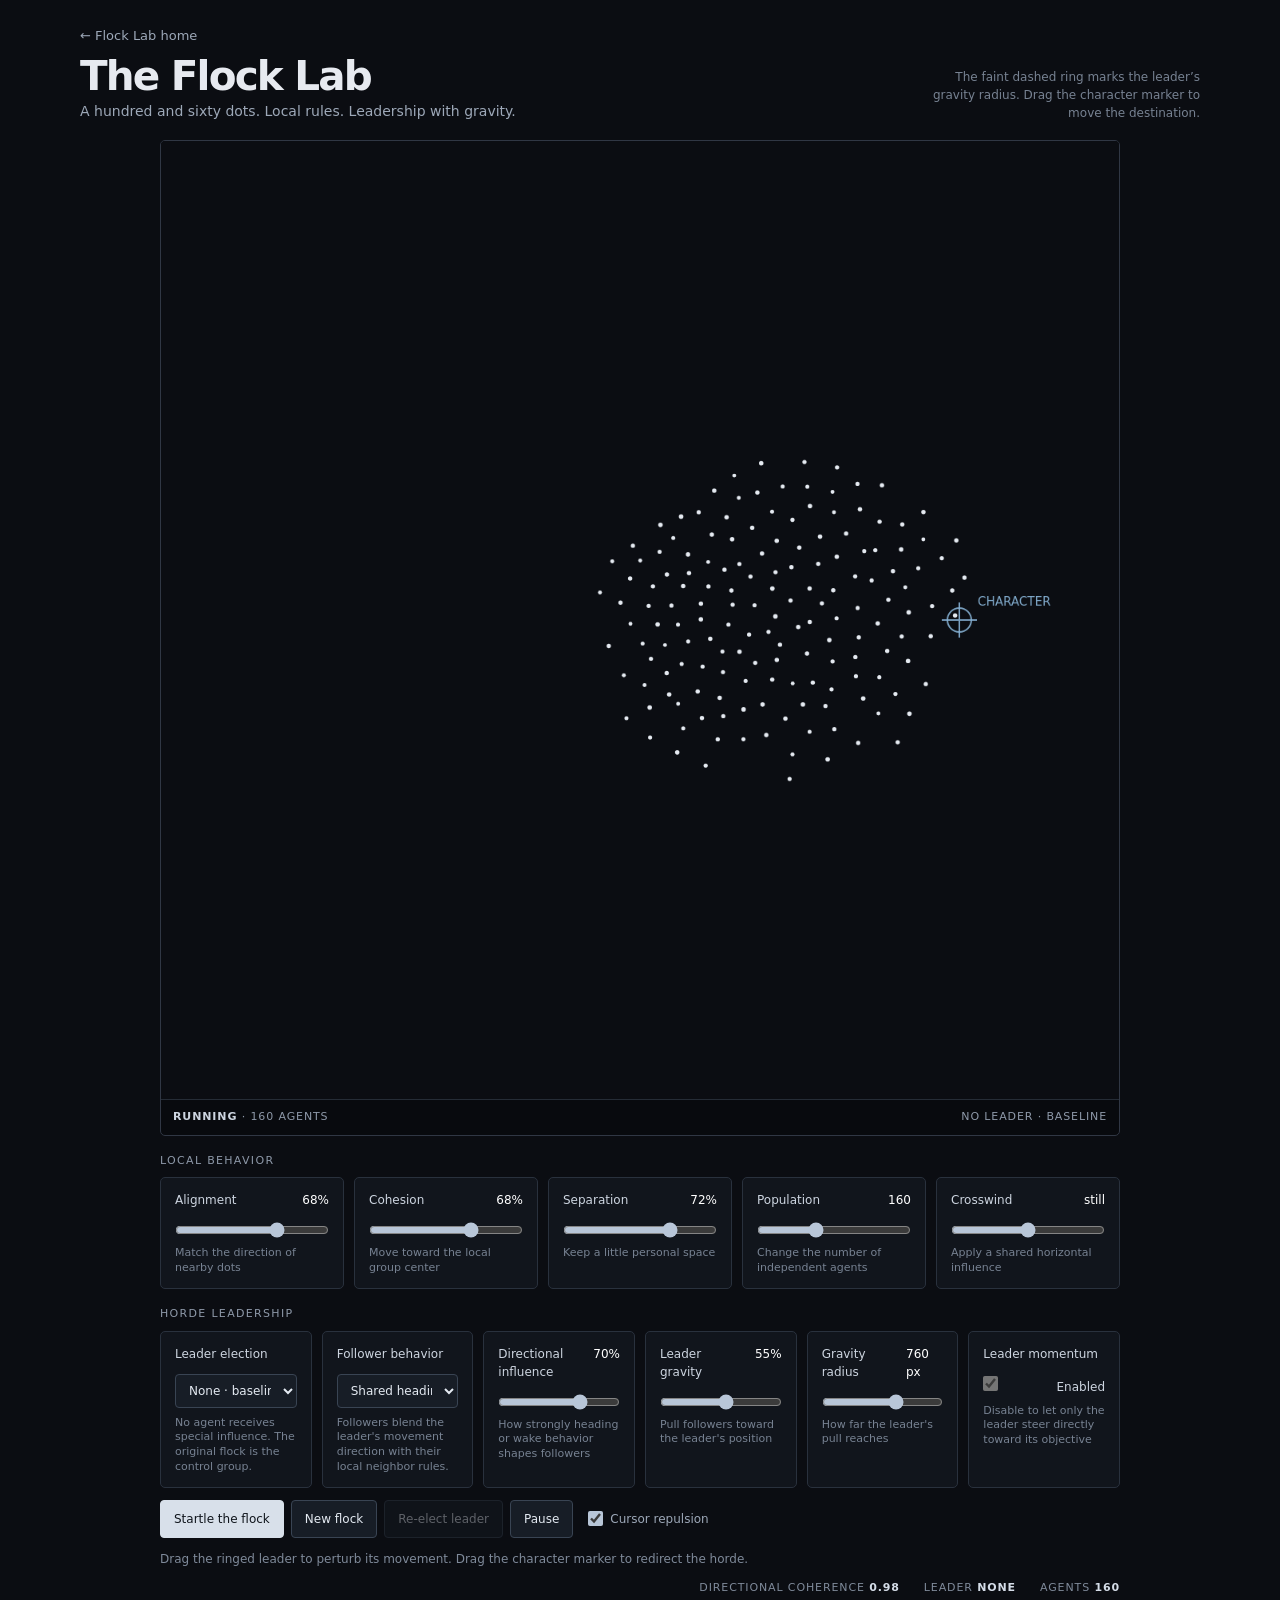
==== experiments/2d-flocking/index.html @ 4a616946 "Migrate 2D Flock Lab and establish 3D research roadmap" ====
<!doctype html>
<html lang="en">
<head>
<meta charset="utf-8">
<meta name="viewport" content="width=device-width,initial-scale=1">
<meta name="color-scheme" content="dark">
<meta name="description" content="A bare little flocking sandbox for exploring local rules, elected leaders, leader gravity, and inertial movement.">
<title>Flock Lab · 2D Flocking &amp; Leadership</title>
<style>
:root{color-scheme:dark;background:#0b0d12;color:#e7eaf0;font:15px/1.5 ui-sans-serif,system-ui,-apple-system,"Segoe UI",sans-serif}
*{box-sizing:border-box}
body{margin:0;background:#0b0d12;color:#e7eaf0}
main{width:min(1120px,calc(100% - 32px));margin:0 auto;padding:24px 0 54px}
header{display:flex;align-items:flex-end;justify-content:space-between;gap:24px;margin:0 0 18px}
.back{color:#9da8b8;text-decoration:none;font-size:13px}
.back:hover{color:#fff}
h1{font-size:clamp(1.8rem,4vw,2.7rem);line-height:1.05;letter-spacing:-.045em;margin:8px 0 4px;font-weight:650}
.sub{margin:0;color:#9da8b8;font-size:14px}
.header-note{color:#778292;font-size:12px;text-align:right;max-width:270px}
.field-wrap{width:min(100%,960px);margin:0 auto;background:#080a0e;border:1px solid #303744;border-radius:5px;overflow:hidden}
canvas{display:block;width:100%;height:auto;aspect-ratio:1/1;touch-action:none;cursor:crosshair}
.status{display:flex;justify-content:space-between;gap:12px;padding:9px 12px;border-top:1px solid #252c36;color:#8e99a9;font-size:11px;letter-spacing:.08em;text-transform:uppercase;flex-wrap:wrap}
.status strong{color:#cdd5e0;font-weight:550}
.section-label{width:min(100%,960px);margin:17px auto 8px;color:#8e99a9;font-size:11px;letter-spacing:.12em;text-transform:uppercase}
.controls{width:min(100%,960px);margin:0 auto;display:grid;grid-template-columns:repeat(5,minmax(0,1fr));gap:10px}
.lead-controls{grid-template-columns:repeat(6,minmax(0,1fr))}
.control{min-width:0;padding:13px 14px 12px;border:1px solid #29313d;border-radius:5px;background:#11151c}
.control label{display:flex;justify-content:space-between;gap:8px;align-items:baseline;font-size:12px;color:#cdd5e0}
output{font-variant-numeric:tabular-nums;color:#fff;font-size:12px}
input[type=range]{display:block;width:100%;margin:13px 0 8px;accent-color:#b8c6d8;cursor:pointer}
select{display:block;width:100%;margin:11px 0 8px;padding:8px 9px;border:1px solid #394453;border-radius:4px;background:#171d26;color:#e4eaf2;font:inherit;font-size:12px}
small{display:block;min-height:30px;color:#778292;font-size:11px;line-height:1.35}
.actions{width:min(100%,960px);margin:12px auto 0;display:flex;align-items:center;justify-content:space-between;gap:12px;flex-wrap:wrap}
.actions>div{display:flex;align-items:center;gap:7px;flex-wrap:wrap}
.toggle-control{display:inline-flex;align-items:center;gap:7px;margin-left:8px;color:#9da8b8;font-size:12px;white-space:nowrap;cursor:pointer}
.toggle-control input{width:15px;height:15px;margin:0;accent-color:#b8c6d8;cursor:pointer}
.control-toggle{display:flex;align-items:center;gap:8px;margin:13px 0 8px;color:#d5dde8;font-size:12px;cursor:pointer}
.control-toggle input{width:15px;height:15px;margin:0;accent-color:#b8c6d8;cursor:pointer}
button{border:1px solid #394453;background:#171d26;color:#e4eaf2;padding:9px 13px;border-radius:4px;font:inherit;font-size:12px;cursor:pointer}
button:hover{background:#242d39;border-color:#667487}
button:disabled{opacity:.38;cursor:not-allowed}
button:focus-visible,input:focus-visible,select:focus-visible,canvas:focus-visible{outline:2px solid #b8c6d8;outline-offset:3px}
button.primary{background:#d8e0ea;color:#10151c;border-color:#d8e0ea}
button.primary:hover{background:#fff}
.hint{color:#7f8a9a;font-size:12px}
.readout{width:min(100%,960px);margin:12px auto 0;display:flex;justify-content:flex-end;gap:24px;color:#7f8a9a;font-size:11px;text-transform:uppercase;letter-spacing:.08em;flex-wrap:wrap}
.readout strong{color:#d5dde8;font-weight:550;font-variant-numeric:tabular-nums}
@media(max-width:850px){.controls{grid-template-columns:repeat(3,minmax(0,1fr))}.lead-controls{grid-template-columns:repeat(3,minmax(0,1fr))}}
@media(max-width:560px){main{padding-top:16px}.header-note{display:none}.controls,.lead-controls{grid-template-columns:repeat(2,minmax(0,1fr))}.control{padding:11px}.status{font-size:9px}.readout{justify-content:space-between;gap:8px}}
</style>
</head>
<body>
<main>
<header>
  <div>
    <a class="back" href="/">← Flock Lab home</a>
    <h1>The Flock Lab</h1>
    <p class="sub">A hundred and sixty dots. Local rules. Leadership with gravity.</p>
  </div>
  <div class="header-note">The faint dashed ring marks the leader’s gravity radius. Drag the character marker to move the destination.</div>
</header>
<section class="field-wrap" aria-label="Flocking simulation">
  <canvas id="field" width="1200" height="1200" tabindex="0" aria-label="A square field containing autonomous dots moving according to local flocking rules. A marked character position can be dragged to change the horde's destination."></canvas>
  <div class="status"><span id="state"><strong>RUNNING</strong> · 160 AGENTS</span><span id="leader-status">NO LEADER · BASELINE</span></div>
</section>
<div class="section-label">Local behavior</div>
<section class="controls" aria-label="Flocking rule controls">
  <div class="control">
    <label for="alignment"><span>Alignment</span><output id="alignment-out">68%</output></label>
    <input id="alignment" type="range" min="0" max="100" value="68">
    <small>Match the direction of nearby dots</small>
  </div>
  <div class="control">
    <label for="cohesion"><span>Cohesion</span><output id="cohesion-out">68%</output></label>
    <input id="cohesion" type="range" min="0" max="100" value="68">
    <small>Move toward the local group center</small>
  </div>
  <div class="control">
    <label for="separation"><span>Separation</span><output id="separation-out">72%</output></label>
    <input id="separation" type="range" min="0" max="100" value="72">
    <small>Keep a little personal space</small>
  </div>
  <div class="control">
    <label for="population"><span>Population</span><output id="population-out">160</output></label>
    <input id="population" type="range" min="20" max="400" step="10" value="160">
    <small>Change the number of independent agents</small>
  </div>
  <div class="control">
    <label for="wind"><span>Crosswind</span><output id="wind-out">still</output></label>
    <input id="wind" type="range" min="-100" max="100" value="0">
    <small>Apply a shared horizontal influence</small>
  </div>
</section>
<div class="section-label">Horde leadership</div>
<section class="controls lead-controls" aria-label="Leader behavior controls">
  <div class="control">
    <label for="leader-mode"><span>Leader election</span></label>
    <select id="leader-mode">
      <option value="none">None · baseline</option>
      <option value="random">Random agent</option>
      <option value="vanguard">Vanguard · nearest to character</option>
      <option value="director">Director · weighted selection</option>
    </select>
    <small id="leader-explanation">No agent receives special influence. The original flock is the control group.</small>
  </div>
  <div class="control">
    <label for="follow-style"><span>Follower behavior</span></label>
    <select id="follow-style">
      <option value="heading">Shared heading</option>
      <option value="wake">Follow the leader's wake</option>
    </select>
    <small id="follow-explanation">Followers blend the leader's movement direction with their local neighbor rules.</small>
  </div>
  <div class="control">
    <label for="leader-influence"><span>Directional influence</span><output id="leader-influence-out">70%</output></label>
    <input id="leader-influence" type="range" min="0" max="100" value="70">
    <small>How strongly heading or wake behavior shapes followers</small>
  </div>
  <div class="control">
    <label for="leader-gravity"><span>Leader gravity</span><output id="leader-gravity-out">55%</output></label>
    <input id="leader-gravity" type="range" min="0" max="100" value="55">
    <small>Pull followers toward the leader's position</small>
  </div>
  <div class="control">
    <label for="gravity-radius"><span>Gravity radius</span><output id="gravity-radius-out">760 px</output></label>
    <input id="gravity-radius" type="range" min="150" max="1100" step="25" value="760">
    <small>How far the leader's pull reaches</small>
  </div>
  <div class="control">
    <label for="leader-momentum"><span>Leader momentum</span></label>
    <label class="control-toggle" for="leader-momentum"><input id="leader-momentum" type="checkbox" checked><span>Enabled</span></label>
    <small>Disable to let only the leader steer directly toward its objective</small>
  </div>
</section>
<div class="actions">
  <div>
    <button id="scatter" class="primary" type="button">Startle the flock</button>
    <button id="new" type="button">New flock</button>
    <button id="reelect" type="button" disabled>Re-elect leader</button>
    <button id="pause" type="button" aria-pressed="false">Pause</button>
    <label class="toggle-control" for="cursor-repulsion"><input id="cursor-repulsion" type="checkbox" checked><span>Cursor repulsion</span></label>
  </div>
  <span class="hint">Drag the ringed leader to perturb its movement. Drag the character marker to redirect the horde.</span>
</div>
<div class="readout">
  <span>Directional coherence <strong id="coherence">0.00</strong></span>
  <span>Leader <strong id="leader-number">none</strong></span>
  <span>Agents <strong id="count">160</strong></span>
</div>
</main>
<script>
(()=>{
"use strict";
const canvas=document.getElementById("field"),ctx=canvas.getContext("2d");
if(!ctx)return;
const W=1200,H=1200,TAU=Math.PI*2,NEIGHBOR_RADIUS_SQ=15000,PERSONAL_RADIUS_SQ=1400;
const $=id=>document.getElementById(id);
const values={alignment:68,cohesion:68,separation:72,population:160,wind:0,leaderMode:"none",followStyle:"heading",leaderInfluence:70,leaderGravity:55,gravityRadius:760,cursorRepulsion:true,leaderMomentum:true};
let seed=119053,birds=[],last=0,time=0,frame=0,running=true,leaderId=null,electionClock=0;
const player={x:1000,y:600};
const pointer={x:0,y:0,active:false};
let draggingPlayer=false,draggingLeader=false;
function rnd(){seed=(1664525*seed+1013904223)>>>0;return seed/4294967296;}
function mix(a,b,t){return a+(b-a)*t;}
function clamp(v,a,b){return Math.max(a,Math.min(b,v));}
function makeBird(i){
 const a=rnd()*TAU,r=Math.sqrt(rnd());
 const x=mix(430,770,rnd())+Math.cos(a)*155*r;
 const y=mix(480,720,rnd())+Math.sin(a)*83*r;
 const vx=2.4+(rnd()-.5)*1.8;
 const vy=(rnd()-.5)*2;
 return {
  x,y,vx,vy,
  cruiseSpeed:clamp(Math.hypot(vx,vy),1.55,3.9),
  startleX:0,startleY:0,
  phase:rnd()*TAU,
  size:.8+rnd()*.5,
  id:i
 };
}
function modeName(){
 return values.leaderMode==="random"?"RANDOM":values.leaderMode==="vanguard"?"VANGUARD":values.leaderMode==="director"?"DIRECTOR":"BASELINE";
}
function updateStatus(){
 const leader=birds.find(b=>b.id===leaderId);
 $("state").innerHTML="<strong>"+(running?"RUNNING":"PAUSED")+"</strong> · "+birds.length+" AGENTS";
 $("leader-status").textContent=leader?("LEADER #"+(leader.id+1)+" · "+modeName()+(values.leaderMomentum?"":" · DIRECT")):"NO LEADER · BASELINE";
 $("leader-number").textContent=leader?("#"+(leader.id+1)):"none";
 $("reelect").disabled=values.leaderMode==="none"||birds.length===0;
 $("leader-momentum").disabled=!leader;
}
function directorScore(candidate){
 const dx=player.x-candidate.x,dy=player.y-candidate.y,distance=Math.hypot(dx,dy);
 const speed=Math.hypot(candidate.vx,candidate.vy);
 const toward=distance>0&&speed>0?clamp(((candidate.vx/speed)*(dx/distance)+(candidate.vy/speed)*(dy/distance)+1)*.5,0,1):0;
 let neighbors=0;
 for(const other of birds){
  if(other.id===candidate.id)continue;
  const x=other.x-candidate.x,y=other.y-candidate.y;
  if(x*x+y*y<NEIGHBOR_RADIUS_SQ)neighbors++;
 }
 const support=clamp(neighbors/10,0,1);
 const proximity=1-clamp(distance/Math.hypot(W,H),0,1);
 return proximity*.5+toward*.35+support*.15;
}
function electLeader(force){
 if(values.leaderMode==="none"||!birds.length){leaderId=null;updateStatus();return;}
 const current=birds.find(b=>b.id===leaderId)||null;
 if(values.leaderMode==="random"){
  if(!current||force){
   let candidate=birds[Math.floor(rnd()*birds.length)];
   if(birds.length>1&&candidate.id===leaderId)candidate=birds[(candidate.id+1+Math.floor(rnd()*(birds.length-1)))%birds.length];
   leaderId=candidate.id;
  }
 }else if(values.leaderMode==="vanguard"){
  let best=birds[0],bestDistance=Infinity;
  for(const b of birds){
   const d=(b.x-player.x)*(b.x-player.x)+(b.y-player.y)*(b.y-player.y);
   if(d<bestDistance){bestDistance=d;best=b;}
  }
  const currentDistance=current?(current.x-player.x)*(current.x-player.x)+(current.y-player.y)*(current.y-player.y):Infinity;
  if(force||!current||Math.sqrt(currentDistance)-Math.sqrt(bestDistance)>55)leaderId=best.id;
 }else if(values.leaderMode==="director"){
  let best=birds[0],bestScore=-Infinity;
  for(const b of birds){const score=directorScore(b);if(score>bestScore){bestScore=score;best=b;}}
  const currentScore=current?directorScore(current):-Infinity;
  if(force||!current||bestScore>currentScore+.045)leaderId=best.id;
 }
 updateStatus();
}
function initialize(){
 birds=Array.from({length:values.population},(_,i)=>makeBird(i));
 leaderId=null;electionClock=0;
 if(values.leaderMode!=="none")electLeader(true);
 $("count").textContent=String(birds.length);
 updateStatus();
}
function report(){
 for(const name of ["alignment","cohesion","separation"]){$(name+"-out").textContent=values[name]+"%";}
 $("population-out").textContent=String(values.population);
 $("wind-out").textContent=values.wind===0?"still":Math.abs(values.wind)+"% "+(values.wind>0?"east":"west");
 $("leader-influence-out").textContent=values.leaderInfluence+"%";
 $("leader-gravity-out").textContent=values.leaderGravity+"%";
 $("gravity-radius-out").textContent=values.gravityRadius+" px";
 $("leader-explanation").textContent=values.leaderMode==="none"?"No agent receives special influence. The original flock is the control group.":values.leaderMode==="random"?"One randomly chosen agent becomes the directional anchor. Re-elect to choose another.":values.leaderMode==="vanguard"?"The agent nearest the character is the vanguard. It changes only when another gets meaningfully closer.":"The Director weighs proximity, heading toward the character, and nearby group support.";
 $("follow-explanation").textContent=values.followStyle==="heading"?"Followers blend the leader's movement direction with their local neighbor rules.":"Followers are gently drawn toward a broad, offset wake behind the leader, retaining their lateral spacing.";
}
for(const name of ["alignment","cohesion","separation","wind"]){
 $(name).addEventListener("input",e=>{values[name]=Number(e.target.value);report();});
}
$("population").addEventListener("input",e=>{$("population-out").textContent=e.target.value;});
$("population").addEventListener("change",e=>{values.population=Number(e.target.value);initialize();readAgreement();});
$("leader-mode").addEventListener("change",e=>{
 values.leaderMode=e.target.value;electionClock=0;electLeader(true);report();
});
$("follow-style").addEventListener("change",e=>{values.followStyle=e.target.value;report();});
$("leader-influence").addEventListener("input",e=>{values.leaderInfluence=Number(e.target.value);report();});
$("leader-gravity").addEventListener("input",e=>{values.leaderGravity=Number(e.target.value);report();});
$("gravity-radius").addEventListener("input",e=>{values.gravityRadius=Number(e.target.value);report();});
$("cursor-repulsion").addEventListener("change",e=>{values.cursorRepulsion=e.target.checked;});
$("leader-momentum").addEventListener("change",e=>{values.leaderMomentum=e.target.checked;updateStatus();});
report();
initialize();
function scatter(){
 let cx=0,cy=0;
 for(const b of birds){cx+=b.x;cy+=b.y;}
 cx/=birds.length;cy/=birds.length;
 for(const b of birds){
  const a=Math.atan2(b.y-cy,b.x-cx)+(rnd()-.5)*.85;
  const force=3.2+rnd()*2.4;
  if(b.id===leaderId&&!values.leaderMomentum){
   b.startleX+=Math.cos(a)*force;b.startleY+=Math.sin(a)*force;
  }else{
   b.vx+=Math.cos(a)*force;b.vy+=Math.sin(a)*force;
  }
 }
}
$("scatter").addEventListener("click",scatter);
$("new").addEventListener("click",()=>{seed=(seed+7919)>>>0;initialize();readAgreement();});
$("reelect").addEventListener("click",()=>{electLeader(true);});
$("pause").addEventListener("click",()=>{
 running=!running;
 $("pause").textContent=running?"Pause":"Resume";
 $("pause").setAttribute("aria-pressed",String(!running));
 updateStatus();
});
function canvasPoint(e){
 const r=canvas.getBoundingClientRect();
 return {x:(e.clientX-r.left)*W/r.width,y:(e.clientY-r.top)*H/r.height};
}
function pointerMove(e){
 const p=canvasPoint(e);
 if(draggingPlayer){player.x=clamp(p.x,35,W-35);player.y=clamp(p.y,35,H-35);pointer.active=false;return;}
 if(draggingLeader){
  const leader=birds.find(b=>b.id===leaderId);
  if(leader){leader.x=clamp(p.x,35,W-35);leader.y=clamp(p.y,35,H-35);}
  pointer.active=false;return;
 }
 pointer.x=p.x;pointer.y=p.y;
 pointer.active=Math.hypot(p.x-player.x,p.y-player.y)>27;
}
canvas.addEventListener("pointermove",pointerMove);
canvas.addEventListener("pointerdown",e=>{
 const p=canvasPoint(e);
 const leader=birds.find(b=>b.id===leaderId);
 if(Math.hypot(p.x-player.x,p.y-player.y)<36){draggingPlayer=true;}
 else if(leader&&Math.hypot(p.x-leader.x,p.y-leader.y)<30){draggingLeader=true;}
 pointerMove(e);
 try{canvas.setPointerCapture(e.pointerId);}catch(_){}
});
function pointerUp(){
 const movedPlayer=draggingPlayer;
 draggingPlayer=false;draggingLeader=false;pointer.active=false;
 if(movedPlayer&&values.leaderMode!=="none")electLeader(false);
}
canvas.addEventListener("pointerup",pointerUp);
canvas.addEventListener("pointercancel",pointerUp);
canvas.addEventListener("pointerleave",()=>{if(!draggingPlayer&&!draggingLeader)pointer.active=false;});
function updateElection(dt){
 if(values.leaderMode==="none"||values.leaderMode==="random")return;
 electionClock+=dt*16.667;
 if(electionClock>=450){electionClock=0;electLeader(false);}
}
function applyLeaderBehavior(b,leader){
 if(!leader)return {x:0,y:0};
 const strength=values.leaderInfluence/100;
 if(b.id===leader.id){
  const dx=player.x-b.x,dy=player.y-b.y,d=Math.hypot(dx,dy);
  if(d<2)return {x:0,y:0};
  const desiredSpeed=3.65;
  return {x:(dx/d*desiredSpeed-b.vx)*.055,y:(dy/d*desiredSpeed-b.vy)*.055};
 }
 if(strength<=0)return {x:0,y:0};
 const leaderDistance=Math.hypot(leader.x-b.x,leader.y-b.y);
 const rangeWeight=clamp(1-leaderDistance/900,0,1)*strength;
 if(values.followStyle==="heading"){
  return {x:(leader.vx-b.vx)*.055*rangeWeight,y:(leader.vy-b.vy)*.055*rangeWeight};
 }
 const speed=Math.hypot(leader.vx,leader.vy);
 if(speed<.001)return {x:0,y:0};
 const dirX=leader.vx/speed,dirY=leader.vy/speed;
 const perpX=-dirY,perpY=dirX;
 const relX=b.x-leader.x,relY=b.y-leader.y;
 const lateral=clamp(relX*perpX+relY*perpY,-220,220);
 const longitudinal=relX*dirX+relY*dirY;
 const desiredLongitudinal=clamp(longitudinal,-390,-95);
 const desiredLateral=lateral*.78;
 const targetX=leader.x+dirX*desiredLongitudinal+perpX*desiredLateral;
 const targetY=leader.y+dirY*desiredLongitudinal+perpY*desiredLateral;
 return {x:(targetX-b.x)*.00062*rangeWeight,y:(targetY-b.y)*.00062*rangeWeight};
}
function leaderGravityFor(b,leader){
 if(!leader||b.id===leader.id||values.leaderGravity<=0)return {x:0,y:0};
 const dx=leader.x-b.x,dy=leader.y-b.y;
 const distance=Math.hypot(dx,dy),radius=values.gravityRadius;
 if(distance<=1||distance>=radius)return {x:0,y:0};
 const t=distance/radius;
 const smoothFalloff=1-(t*t*(3-2*t));
 const centerSoftening=clamp(distance/70,0,1);
 const magnitude=(values.leaderGravity/100)*.42*smoothFalloff*centerSoftening;
 return {x:dx/distance*magnitude,y:dy/distance*magnitude};
}
function simulation(dt){
 updateElection(dt);
 const leader=birds.find(b=>b.id===leaderId)||null;
 const nextVelocity=new Array(birds.length);
 const alignment=values.alignment/100,cohesion=values.cohesion/100;
 const space=values.separation/100,wind=values.wind/100;
 for(let i=0;i<birds.length;i++){
  const b=birds[i],isDirectLeader=!!leader&&b.id===leader.id&&!values.leaderMomentum;
  let avx=0,avy=0,cx=0,cy=0,avoidX=0,avoidY=0,neighbors=0;
  for(let j=0;j<birds.length;j++){
   if(i===j)continue;
   const o=birds[j],dx=o.x-b.x,dy=o.y-b.y,d2=dx*dx+dy*dy;
   if(d2<NEIGHBOR_RADIUS_SQ){
    avx+=o.vx;avy+=o.vy;cx+=o.x;cy+=o.y;neighbors++;
    if(d2<PERSONAL_RADIUS_SQ&&d2>1){
     const force=(PERSONAL_RADIUS_SQ-d2)/PERSONAL_RADIUS_SQ;
     avoidX-=dx*force/Math.sqrt(d2);avoidY-=dy*force/Math.sqrt(d2);
    }
   }
  }
  let ax=0,ay=0,intentX=0,intentY=0;
  if(neighbors){
   avx/=neighbors;avy/=neighbors;cx/=neighbors;cy/=neighbors;
   ax+=(avx-b.vx)*.038*alignment+(cx-b.x)*.0015*cohesion;
   ay+=(avy-b.vy)*.038*alignment+(cy-b.y)*.0015*cohesion;
   if(isDirectLeader){
    const averageSpeed=Math.hypot(avx,avy);
    if(averageSpeed>.001){
     intentX+=(avx/averageSpeed)*alignment;
     intentY+=(avy/averageSpeed)*alignment;
    }
    const centerX=cx-b.x,centerY=cy-b.y,centerDistance=Math.hypot(centerX,centerY);
    if(centerDistance>.001){
     intentX+=(centerX/centerDistance)*cohesion;
     intentY+=(centerY/centerDistance)*cohesion;
    }
   }
  }
  ax+=avoidX*(.045+space*.22);
  ay+=avoidY*(.045+space*.22);
  if(isDirectLeader){
   intentX+=avoidX*(.35+space*.65);
   intentY+=avoidY*(.35+space*.65);
  }
  ax+=wind*.046+.006*Math.sin(time*.001+b.phase);
  ay+=.008*Math.sin(time*.0009+b.id*.42);
  if(isDirectLeader){
   intentX+=wind*.22+.025*Math.sin(time*.001+b.phase);
   intentY+=.025*Math.sin(time*.0009+b.id*.42);
   const goalX=player.x-b.x,goalY=player.y-b.y,goalDistance=Math.hypot(goalX,goalY);
   if(goalDistance>1){intentX+=goalX/goalDistance*1.15;intentY+=goalY/goalDistance*1.15;}
   if(b.x<95)intentX+=clamp((95-b.x)/95,0,1)*1.1;
   if(b.x>1105)intentX-=clamp((b.x-1105)/95,0,1)*1.1;
   if(b.y<95)intentY+=clamp((95-b.y)/95,0,1)*1.1;
   if(b.y>1105)intentY-=clamp((b.y-1105)/95,0,1)*1.1;
   if(values.cursorRepulsion&&pointer.active){
    const dx=b.x-pointer.x,dy=b.y-pointer.y,d2=dx*dx+dy*dy;
    if(d2<23000&&d2>1){
     const f=(23000-d2)/23000*.75,len=Math.sqrt(d2);
     intentX+=dx/len*f;intentY+=dy/len*f;
    }
   }
   intentX+=b.startleX*.72;intentY+=b.startleY*.72;
   b.startleX*=.86;b.startleY*=.86;
   let desiredLength=Math.hypot(intentX,intentY);
   if(desiredLength<.0001){
    intentX=goalDistance>1?goalX/goalDistance:Math.cos(b.phase);
    intentY=goalDistance>1?goalY/goalDistance:Math.sin(b.phase);
    desiredLength=1;
   }
   const speed=b.cruiseSpeed||3;
   nextVelocity[i]=[intentX/desiredLength*speed,intentY/desiredLength*speed];
  }else{
   const leadership=applyLeaderBehavior(b,leader);
   ax+=leadership.x;ay+=leadership.y;
   const gravity=leaderGravityFor(b,leader);
   ax+=gravity.x;ay+=gravity.y;
   if(b.x<95)ax+=(95-b.x)*.004;
   if(b.x>1105)ax-=(b.x-1105)*.004;
   if(b.y<95)ay+=(95-b.y)*.004;
   if(b.y>1105)ay-=(b.y-1105)*.004;
   if(values.cursorRepulsion&&pointer.active){
    const dx=b.x-pointer.x,dy=b.y-pointer.y,d2=dx*dx+dy*dy;
    if(d2<23000&&d2>1){
     const f=(23000-d2)/23000*.75,len=Math.sqrt(d2);
     ax+=dx/len*f;ay+=dy/len*f;
    }
   }
   let vx=b.vx+ax*dt,vy=b.vy+ay*dt;
   const speed=Math.hypot(vx,vy),max=3.9,min=1.55;
   if(speed>max){vx*=max/speed;vy*=max/speed;}
   else if(speed<min){const d=min/Math.max(speed,.001);vx*=d;vy*=d;}
   b.startleX=0;b.startleY=0;
   nextVelocity[i]=[vx,vy];
  }
 }
 for(let i=0;i<birds.length;i++){
  const b=birds[i];
  b.vx=nextVelocity[i][0];b.vy=nextVelocity[i][1];
  b.x+=b.vx*dt;b.y+=b.vy*dt;
 }
}
function draw(){
 ctx.fillStyle="#0b0d12";ctx.fillRect(0,0,W,H);
 const leader=birds.find(b=>b.id===leaderId)||null;
 if(leader&&values.leaderGravity>0){
  ctx.save();
  ctx.strokeStyle="rgba(241,201,140,.16)";
  ctx.lineWidth=1.5;
  ctx.setLineDash([8,11]);
  ctx.beginPath();ctx.arc(leader.x,leader.y,values.gravityRadius,0,TAU);ctx.stroke();
  ctx.restore();
 }
 ctx.fillStyle="#e5eaf1";
 for(const b of birds){
  if(leader&&b.id===leader.id)continue;
  ctx.beginPath();ctx.arc(b.x,b.y,1.8+b.size*.8,0,TAU);ctx.fill();
 }
 if(leader){
  ctx.fillStyle="#f1c98c";ctx.beginPath();ctx.arc(leader.x,leader.y,5.5,0,TAU);ctx.fill();
  ctx.strokeStyle="rgba(241,201,140,.8)";ctx.lineWidth=2;ctx.beginPath();ctx.arc(leader.x,leader.y,13,0,TAU);ctx.stroke();
 }
 ctx.strokeStyle="rgba(135,178,213,.9)";ctx.lineWidth=2;
 ctx.beginPath();ctx.arc(player.x,player.y,15,0,TAU);ctx.stroke();
 ctx.beginPath();ctx.moveTo(player.x-22,player.y);ctx.lineTo(player.x+22,player.y);ctx.moveTo(player.x,player.y-22);ctx.lineTo(player.x,player.y+22);ctx.stroke();
 ctx.fillStyle="rgba(135,178,213,.95)";ctx.font="15px ui-sans-serif,system-ui,sans-serif";
 ctx.fillText("CHARACTER",player.x+23,player.y-18);
}
function readAgreement(){
 if(!birds.length)return;
 let sx=0,sy=0;
 for(const b of birds){
  const speed=Math.hypot(b.vx,b.vy);
  sx+=b.vx/speed;sy+=b.vy/speed;
 }
 $("coherence").textContent=(Math.hypot(sx,sy)/birds.length).toFixed(2);
}
function animate(now){
 const dt=Math.min(1.5,Math.max(.1,(now-(last||now))/16.667));
 last=now;
 if(running){
  time+=dt*16.667;simulation(dt);
  if(frame++%20===0)readAgreement();
 }
 draw();
 requestAnimationFrame(animate);
}
document.addEventListener("visibilitychange",()=>{last=0;});
if(window.matchMedia&&window.matchMedia("(prefers-reduced-motion: reduce)").matches){
 running=false;$("pause").textContent="Resume";$("pause").setAttribute("aria-pressed","true");
}
updateStatus();readAgreement();requestAnimationFrame(animate);
})();
</script>
</body>
</html>
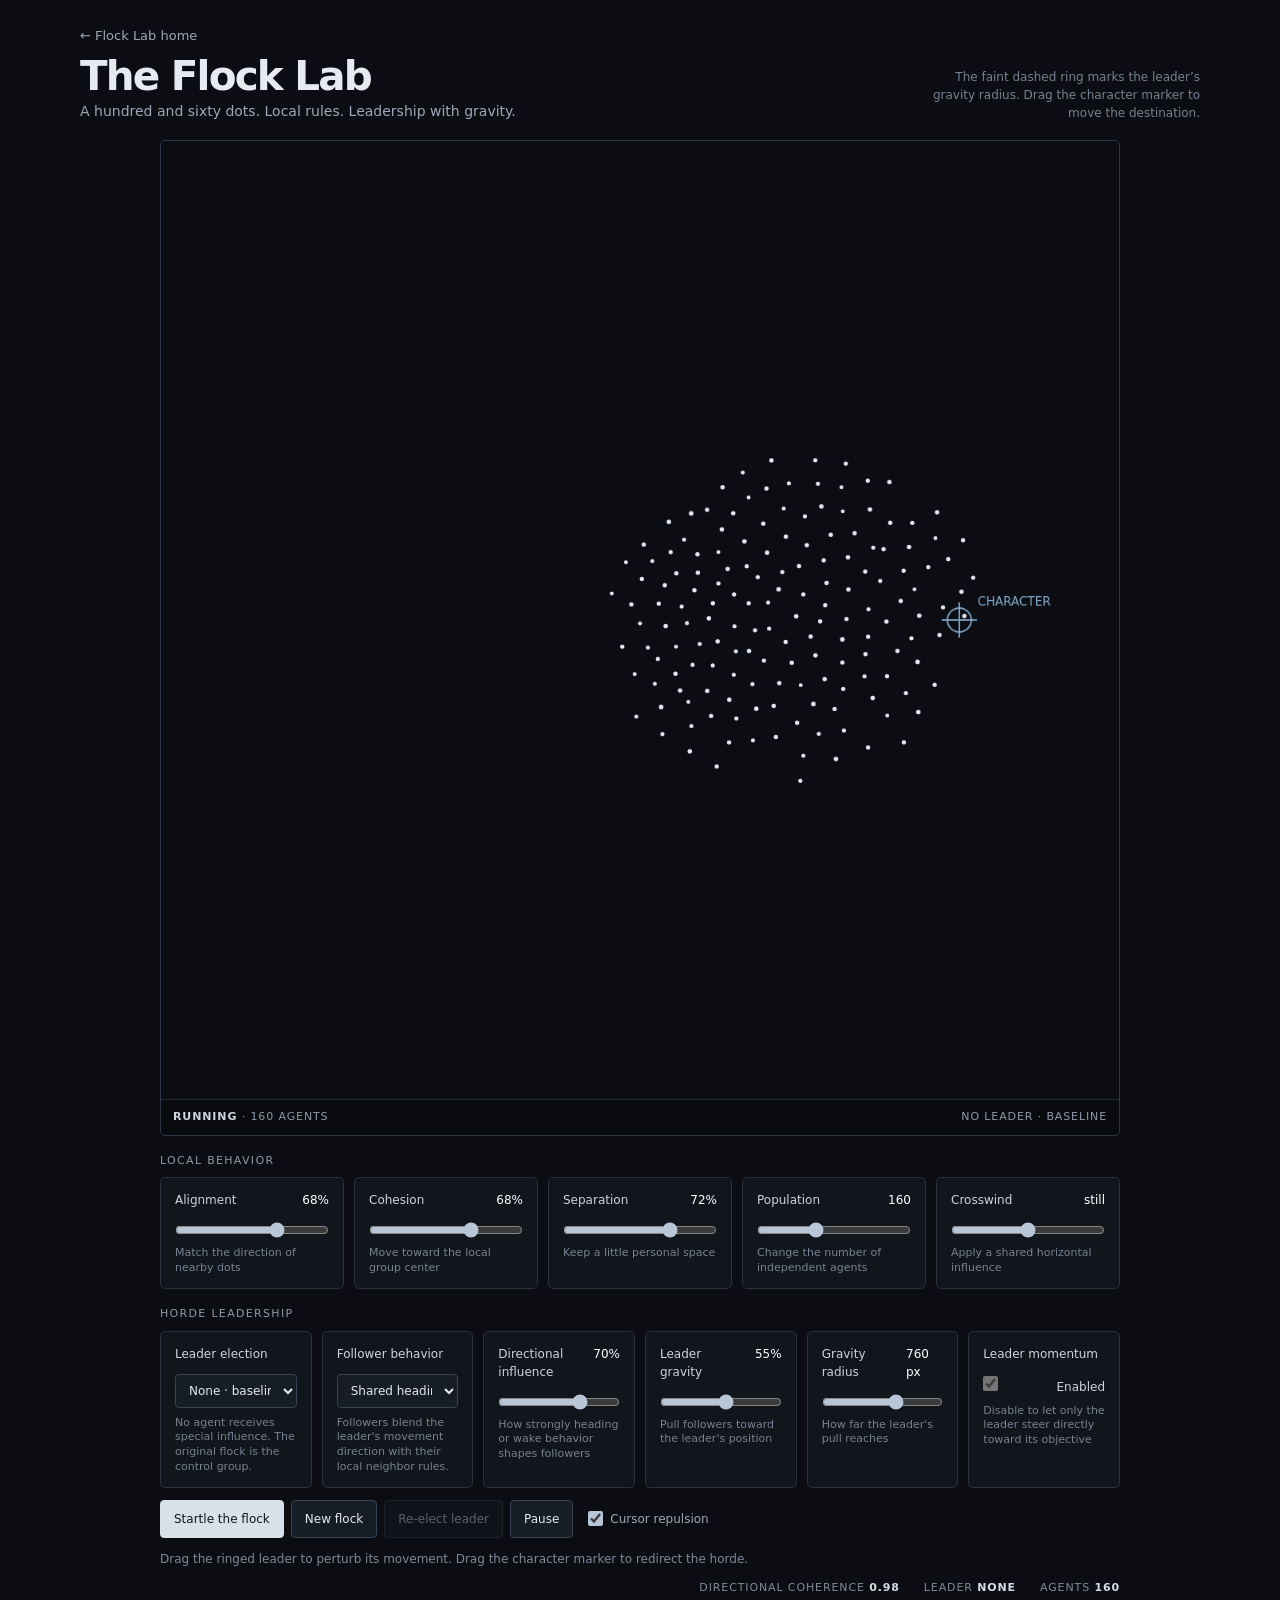
==== commit 5d68a981: "Add an observer-only 3D swarm experiment" ====
--- a/experiments/2d-flocking/index.html
+++ b/experiments/2d-flocking/index.html
@@ -53,7 +53,7 @@
 <main>
 <header>
   <div>
-    <a class="back" href="/">← Flock Lab home</a>
+    <a class="back" href="../../">← Flock Lab home</a>
     <h1>The Flock Lab</h1>
     <p class="sub">A hundred and sixty dots. Local rules. Leadership with gravity.</p>
   </div>
